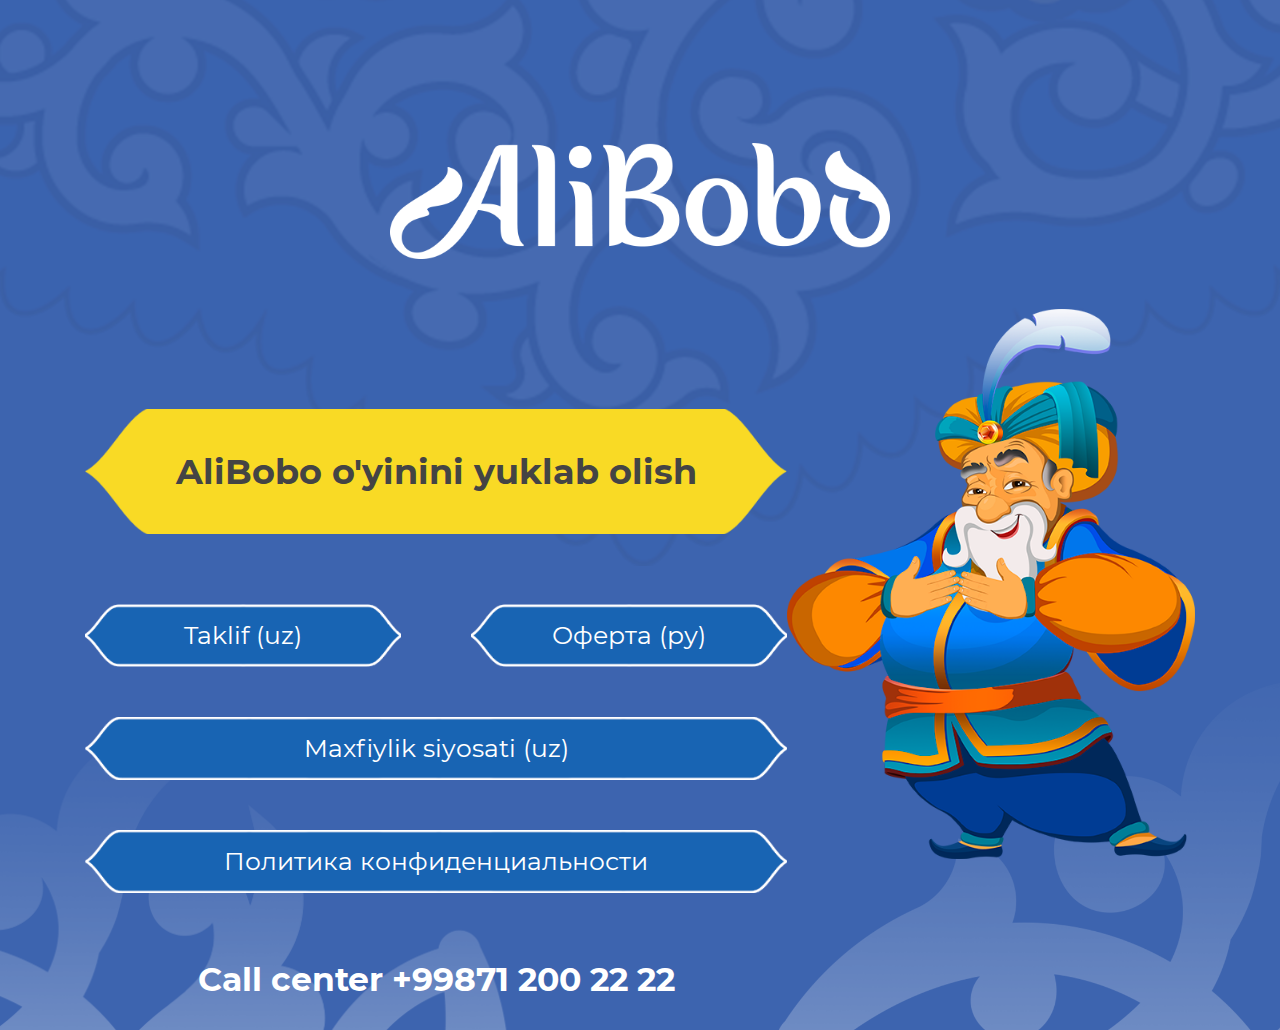
==== index.html @ a46d7143 "first commit" ====
<!DOCTYPE html>
<html lang="ru">
<head>
    <meta charset="UTF-8">
    <meta name="viewport" content="width=device-width, initial-scale=1.0">
    <title>AliBobo</title>
    <link rel="stylesheet" href="styles/main-min.css">
</head>
<body>
    <section class="offer">
        <div class="offer__img" alt=""> </div>
    
        <div class="offer__content">
            <img src="images/alibaba-title.png" class="offer__title" alt="">
    
            <div class="container">
    
                <div class="content">
    
                    <div class="content__text">
    
                        <a href="./playStore.html" class="content__title">
                            <h3>AliBobo o'yinini yuklab olish</h3>
                        </a>
    
                        <div class="content__offers">
                            <a href="" class="content__offer content__offer-uzb">Taklif (uz)</a>
                            <a href="" class="content__offer content__offer-ru">Оферта (ру)</a>
                        </div>
    
                        <a href="" class="content__policy policy-uzb">
                            Maxfiylik siyosati (uz)
                        </a>
    
                        <a href="" class="content__policy policy-ru">
                            Политика конфиденциальности
                        </a>
    
                        <a href="tel:+998712002222" class="content__tel">Call center +99871 200 22 22</a>
                    </div>
    
                    <img src="images/alibaba.png" class="offer__jin" alt="">
    
                </div>
    
            </div>
    
        </div>
    
        <div class="offer__bottom-bg_left">
            <img src="images/left-down-bg.png" class="offer__bottom-bg_left">
        </div>
        <div class="offer__bottom-bg_right">
            <img src="images/right-down-bg.png" class="offer__bottom-bg_right">
        </div>
    
    </section>
    
    
    
    <script src="./js/common.js"></script>
</body>
</html>
---- styles/main-min.css ----
@font-face{font-family:"Montserrat";src:url(../fonts/Montserrat/Montserrat-Regular.ttf);font-weight:400}@font-face{font-family:"Montserrat";src:url(../fonts/Montserrat/Montserrat-Bold.ttf);font-weight:700}@font-face{font-family:"Comfortaa";src:url(../fonts/Comfortaa/Comfortaa-Regular.ttf);font-weight:400}@font-face{font-family:"Comfortaa";src:url(../fonts/Comfortaa/Comfortaa-Bold.ttf);font-weight:700}@font-face{font-family:"fontawesome";src:url(../fonts/fontawesome/fontawesome-duotone.ttf);font-weight:900}@font-face{font-family:"fontawesome";src:url(../fonts/fontawesome/fontawesome-light.ttf);font-weight:300}@font-face{font-family:"Roboto";src:url(../fonts/Roboto/Roboto-Medium.ttf);font-weight:500}@font-face{font-family:"Roboto";src:url(../fonts/Roboto/Roboto-Regular.ttf);font-weight:400}*{margin:0;padding:0;-webkit-box-sizing:border-box;box-sizing:border-box;font-family:'Montserrat'}a{text-decoration:none}a,button:hover{cursor:pointer}button::after,button::before:hover{cursor:pointer}ul{list-style:none}body{background:#3d64af}.container{max-width:1640px;width:100%;margin-left:auto;margin-right:auto;padding-left:15px;padding-right:15px}.row{display:-webkit-box;display:-ms-flexbox;display:flex;-ms-flex-wrap:wrap;flex-wrap:wrap;margin-left:-15px;margin-right:-15px}.d-flex{display:-webkit-box;display:-ms-flexbox;display:flex}.flex-column{-webkit-box-orient:vertical;-webkit-box-direction:normal;-ms-flex-direction:column;flex-direction:column}.justify-center{-webkit-box-pack:center;-ms-flex-pack:center;justify-content:center}.align-center{-webkit-box-align:center;-ms-flex-align:center;align-items:center}.store{min-height:100vh;position:relative;display:-webkit-box;display:-ms-flexbox;display:flex;-webkit-box-orient:vertical;-webkit-box-direction:normal;-ms-flex-direction:column;flex-direction:column}.store__img{position:absolute;background-image:url("../images/upper-bg.png");background-size:cover;background-position:center center;background-repeat:no-repeat;top:-50%;left:0;width:100%;height:100%;-o-object-fit:cover;object-fit:cover}.store__title{margin-top:5%;max-width:687px;width:100%;z-index:999}.store__content{position:relative;-webkit-box-flex:1;-ms-flex-positive:1;flex-grow:1;padding:15px 0;display:-webkit-box;display:-ms-flexbox;display:flex;-webkit-box-orient:vertical;-webkit-box-direction:normal;-ms-flex-direction:column;flex-direction:column;-webkit-box-align:center;-ms-flex-align:center;align-items:center;font-family:"Montserrat";color:#ffffff}.store__jin{height:688px;z-index:999}.store__bottom-bg_left{position:absolute;bottom:0;left:0;z-index:0}.store__bottom-bg_right{position:absolute;bottom:0;right:0;z-index:0}.cells{max-width:925px;width:100%;display:-webkit-box;display:-ms-flexbox;display:flex;-ms-flex-wrap:wrap;flex-wrap:wrap;-webkit-box-pack:justify;-ms-flex-pack:justify;justify-content:space-between;-ms-flex-line-pack:justify;align-content:space-between;z-index:999}.cell{margin-bottom:40px;display:-webkit-box;display:-ms-flexbox;display:flex;-webkit-box-align:center;-ms-flex-align:center;align-items:center;-webkit-box-pack:center;-ms-flex-pack:center;justify-content:center;position:relative;background:url("../images/playstore/cell-bg.png");background-size:cover;width:200px;height:250px}.cell__img{-o-object-fit:cover;object-fit:cover}.cell__img_watch{margin-bottom:-25px}.cell__img_wash{margin-bottom:-60px}.cell__img_vacuumed{margin-bottom:-20px}.cell__img_iphone{margin-bottom:-70px}.cell__desc-bg{-o-object-fit:cover;object-fit:cover;position:absolute}.cell__desc{max-width:220px;width:100%;height:80px;display:-webkit-box;display:-ms-flexbox;display:flex;-webkit-box-align:center;-ms-flex-align:center;align-items:center;-webkit-box-pack:center;-ms-flex-pack:center;justify-content:center;position:absolute;bottom:0;left:0;margin-bottom:-15px;margin-left:-1.5px;z-index:3}.cell__desc>p{color:#012069;text-align:center;font-size:25px;font-weight:normal;z-index:4}.links{margin-top:170px;margin-bottom:10em;display:-webkit-box;display:-ms-flexbox;display:flex;-webkit-box-pack:space-evenly;-ms-flex-pack:space-evenly;justify-content:space-evenly;z-index:5}.link{display:-webkit-box;display:-ms-flexbox;display:flex;-webkit-box-pack:center;-ms-flex-pack:center;justify-content:center;-webkit-box-align:start;-ms-flex-align:start;align-items:start;-webkit-box-orient:vertical;-webkit-box-direction:normal;-ms-flex-direction:column;flex-direction:column;z-index:5}.link__google_image{width:100%}.link__app_image{width:100%}.link__googlePlay>p{max-width:690px;width:100%}.link__appStore>p{max-width:370px;width:100%}.link__desc{margin-top:30px;text-align:center;font-size:35px;width:80%}.offer{min-height:100vh;position:relative;display:-webkit-box;display:-ms-flexbox;display:flex;-webkit-box-orient:vertical;-webkit-box-direction:normal;-ms-flex-direction:column;flex-direction:column}.offer__img{position:absolute;background-image:url("../images/upper-bg.png");background-size:cover;background-position:center center;background-repeat:no-repeat;top:-30%;left:0;width:100%;height:100%;-o-object-fit:cover;object-fit:cover}.offer__title{margin-top:5%;max-width:687px;width:100%;z-index:999}.offer__content{position:relative;-webkit-box-flex:1;-ms-flex-positive:1;flex-grow:1;padding:15px 0;display:-webkit-box;display:-ms-flexbox;display:flex;-webkit-box-orient:vertical;-webkit-box-direction:normal;-ms-flex-direction:column;flex-direction:column;-webkit-box-align:center;-ms-flex-align:center;align-items:center;font-family:"Montserrat";color:#ffffff}.offer__jin{margin-top:-9%;height:688px;z-index:999}.offer__bottom-bg_left{position:absolute;bottom:0;left:0;z-index:0}.offer__bottom-bg_right{position:absolute;bottom:0;right:0;z-index:0}.content{margin-top:150px;width:100%;display:-webkit-box;display:-ms-flexbox;display:flex;-webkit-box-orient:horizontal;-webkit-box-direction:normal;-ms-flex-direction:row;flex-direction:row;-webkit-box-pack:justify;-ms-flex-pack:justify;justify-content:space-between}.content__text{max-width:822px;width:100%;z-index:999}.content__title{display:-webkit-box;display:-ms-flexbox;display:flex;-webkit-box-pack:center;-ms-flex-pack:center;justify-content:center;-webkit-box-align:center;-ms-flex-align:center;align-items:center;width:100%;height:155px;font-weight:bold;background:url("../images/titile-bg.png") center center;background-repeat:no-repeat;background-size:cover}.content__title>h3{text-align:center;max-width:660px;font-size:44px;color:#444444;width:100%}.content__offers{width:100%;margin-top:70px;display:-webkit-box;display:-ms-flexbox;display:flex;-webkit-box-orient:horizontal;-webkit-box-direction:normal;-ms-flex-direction:row;flex-direction:row;-webkit-box-pack:justify;-ms-flex-pack:justify;justify-content:space-between}.content__offer{max-width:385px;height:72px;width:100%;background:url("../images/offer-bg.png") center center;background-repeat:no-repeat;background-size:cover;font-size:35px;display:-webkit-box;display:-ms-flexbox;display:flex;-webkit-box-pack:center;-ms-flex-pack:center;justify-content:center;-webkit-box-align:center;-ms-flex-align:center;align-items:center;color:white}.content__policy{margin-top:70px;height:72px;background:url("../images/policy-bg.png") center center;background-repeat:no-repeat;background-size:cover;display:-webkit-box;display:-ms-flexbox;display:flex;-webkit-box-pack:center;-ms-flex-pack:center;justify-content:center;-webkit-box-align:center;-ms-flex-align:center;align-items:center;color:white;font-size:35px}.content__tel{margin-top:70px;height:72px;display:-webkit-box;display:-ms-flexbox;display:flex;-webkit-box-pack:center;-ms-flex-pack:center;justify-content:center;-webkit-box-align:center;-ms-flex-align:center;align-items:center;color:white;font-size:44px;font-weight:bold}@media (max-width: 1920px){.store__bottom-bg_left{width:65%}.store__bottom-bg_right{width:65%}.offer__bottom-bg_left{width:65%}.offer__bottom-bg_right{width:65%}}@media (max-width: 1640px){.container{max-width:1440px}.cells{max-width:740px}.cell{width:160px;height:200px}.cell__desc-bg{max-width:220px}.cell__desc>p{font-size:20px}}@media (max-width: 1440px){.container{max-width:1140px}.store__img{top:-45%}.store__title{margin-top:10%;max-width:500px}.store__jin{height:550px}.cells{max-width:660px}.cell{width:140px;height:175px}.cell__img_watch{margin-bottom:-15px}.cell__img_wash{margin-bottom:-40px}.cell__img_vacuumed{margin-bottom:-10px}.cell__img_iphone{margin-bottom:-40px}.cell__desc-bg{max-width:200px}.cell__desc>p{font-size:17.5px}.link__googlePlay{max-width:380px}.link__appStore{margin-top:-25px;max-width:340px}.link__desc{margin-top:15px;font-size:25px}.offer__img{top:-45%}.offer__title{margin-top:10%;max-width:500px}.offer__jin{height:550px}.content__title{height:125px}.content__title>h3{font-size:35px}.content__offer{width:45%;font-size:25px;height:63px}.content__policy{font-size:25px;height:63px;margin-top:50px}.content__tel{font-size:33px;margin-top:50px}}@media (max-width: 1140px){.container{max-width:992px}.store__img{top:-60%}.store__jin{height:480px}.cells{max-width:560px}.cell{width:120px;height:150px}.cell__desc-bg{max-width:175px}.cell__desc>p{font-size:15px}.links{margin-top:70px}.offer__img{top:-60%}.content{margin-top:80px}.content__title{height:100px}.content__title>h3{font-size:26px}.content__offers{margin-top:50px}.content__offer{font-size:20px;height:48px}.content__policy{font-size:20px;height:50px}}@media (max-width: 992px){.container{max-width:768px}.store__title{margin-top:5%;max-width:400px}.store__jin{display:none}.cells{max-width:992px}.cell{width:150px;height:185px}.cell__desc-bg{max-width:220px}.cell__desc>p{font-size:17.5px}.link__googlePlay{max-width:320px}.link__appStore{max-width:280px}.link__desc{font-size:19px}.offer__title{margin-top:5%;max-width:400px}.offer__jin{height:420px}.content__text{max-width:420px}.content__title{height:70px}.content__title>h3{font-size:22px}.content__offer{font-size:18px;height:37px}.content__policy{font-size:18px;height:37px}.content__tel{font-size:22px}}@media (max-width: 768px){.container{max-width:576px}.store__title{margin-top:10%}.links{margin-top:40px;margin-bottom:5em}.link__googlePlay{max-width:260px}.link__appStore{max-width:230px}.offer__title{margin-top:10%}.offer__jin{display:none}.content{margin-top:50px}.content__text{max-width:768px}.content__title{height:80px}.content__title>h3{font-size:24px}.content__offer{font-size:20px;height:48px}.content__policy{font-size:20px;height:50px}.content__tel{font-size:24px;height:48px}}@media (max-width: 576px){.container{max-width:100%}.cell{width:110px;height:135px}.cell__desc-bg{max-width:150px;bottom:-10px}.cell__desc>p{height:22px;font-size:15px;overflow:hidden;-o-text-overflow:ellipsis;text-overflow:ellipsis;white-space:nowrap;margin-bottom:-20px}.link__googlePlay{max-width:160px}.link__appStore{margin-top:-20px;max-width:140px}.link__desc{font-size:15px}.offer__bottom-bg_left{width:70%}.offer__bottom-bg_right{width:70%}.content{-webkit-box-pack:center;-ms-flex-pack:center;justify-content:center}.content__text{width:100%}.content__text{display:-webkit-box;display:-ms-flexbox;display:flex;-webkit-box-orient:vertical;-webkit-box-direction:normal;-ms-flex-direction:column;flex-direction:column;-webkit-box-align:center;-ms-flex-align:center;align-items:center;-webkit-box-pack:center;-ms-flex-pack:center;justify-content:center}.content__offers{-webkit-box-orient:vertical;-webkit-box-direction:normal;-ms-flex-direction:column;flex-direction:column;-webkit-box-align:center;-ms-flex-align:center;align-items:center}.content__offer{font-size:18px;height:68px;max-width:350px;width:100%}.content__offer-ru{margin-top:30px}.content__policy{background:url("../images/offer-bg.png") center center;background-repeat:no-repeat;background-size:cover;max-width:350px;width:100%;font-size:18px;height:68px}}@media (max-width: 520px){.cell{width:130px;height:145px}.cell__desc-bg{max-width:180px;bottom:-15px}}@media (max-width: 465px){.cell{width:100px;height:110px}.cell__desc-bg{max-width:130px}.cell__desc>p{margin-bottom:-45px}}@media (max-width: 460px){.store__title{max-width:350px}.offer__title{max-width:350px}.content{margin-top:30px}.content__title{height:68px}.content__title>h3{font-size:20px}.content__offers{margin-top:30px}.content__offer{height:53px;max-width:270px}.content__policy{display:-webkit-box;display:-ms-flexbox;display:flex;-webkit-box-pack:center;-ms-flex-pack:center;justify-content:center;-webkit-box-align:center;-ms-flex-align:center;align-items:center;text-align:center;height:53px;max-width:270px;margin-top:30px}.content__tel{margin-top:35px}}@media (max-width: 429px){.cell__desc-bg{max-width:145px}}@media (max-width: 400px){.store__title{margin-top:20%;max-width:280px}.offer__title{margin-top:20%;max-width:280px}.content__title{height:53px}.content__title>h3{font-size:16px}.content__offer{height:45px;max-width:230px;font-size:15px}.content__policy{max-width:230px;height:45px;font-size:15px}.content__tel{font-size:17px}}@media (max-width: 375px){.cell{width:87px}.cell__desc-bg{max-width:130px}.link__googlePlay{max-width:140px}.link__appStore{max-width:120px}.link__desc{font-size:14px}}

/*# sourceMappingURL=main-min.css.map */
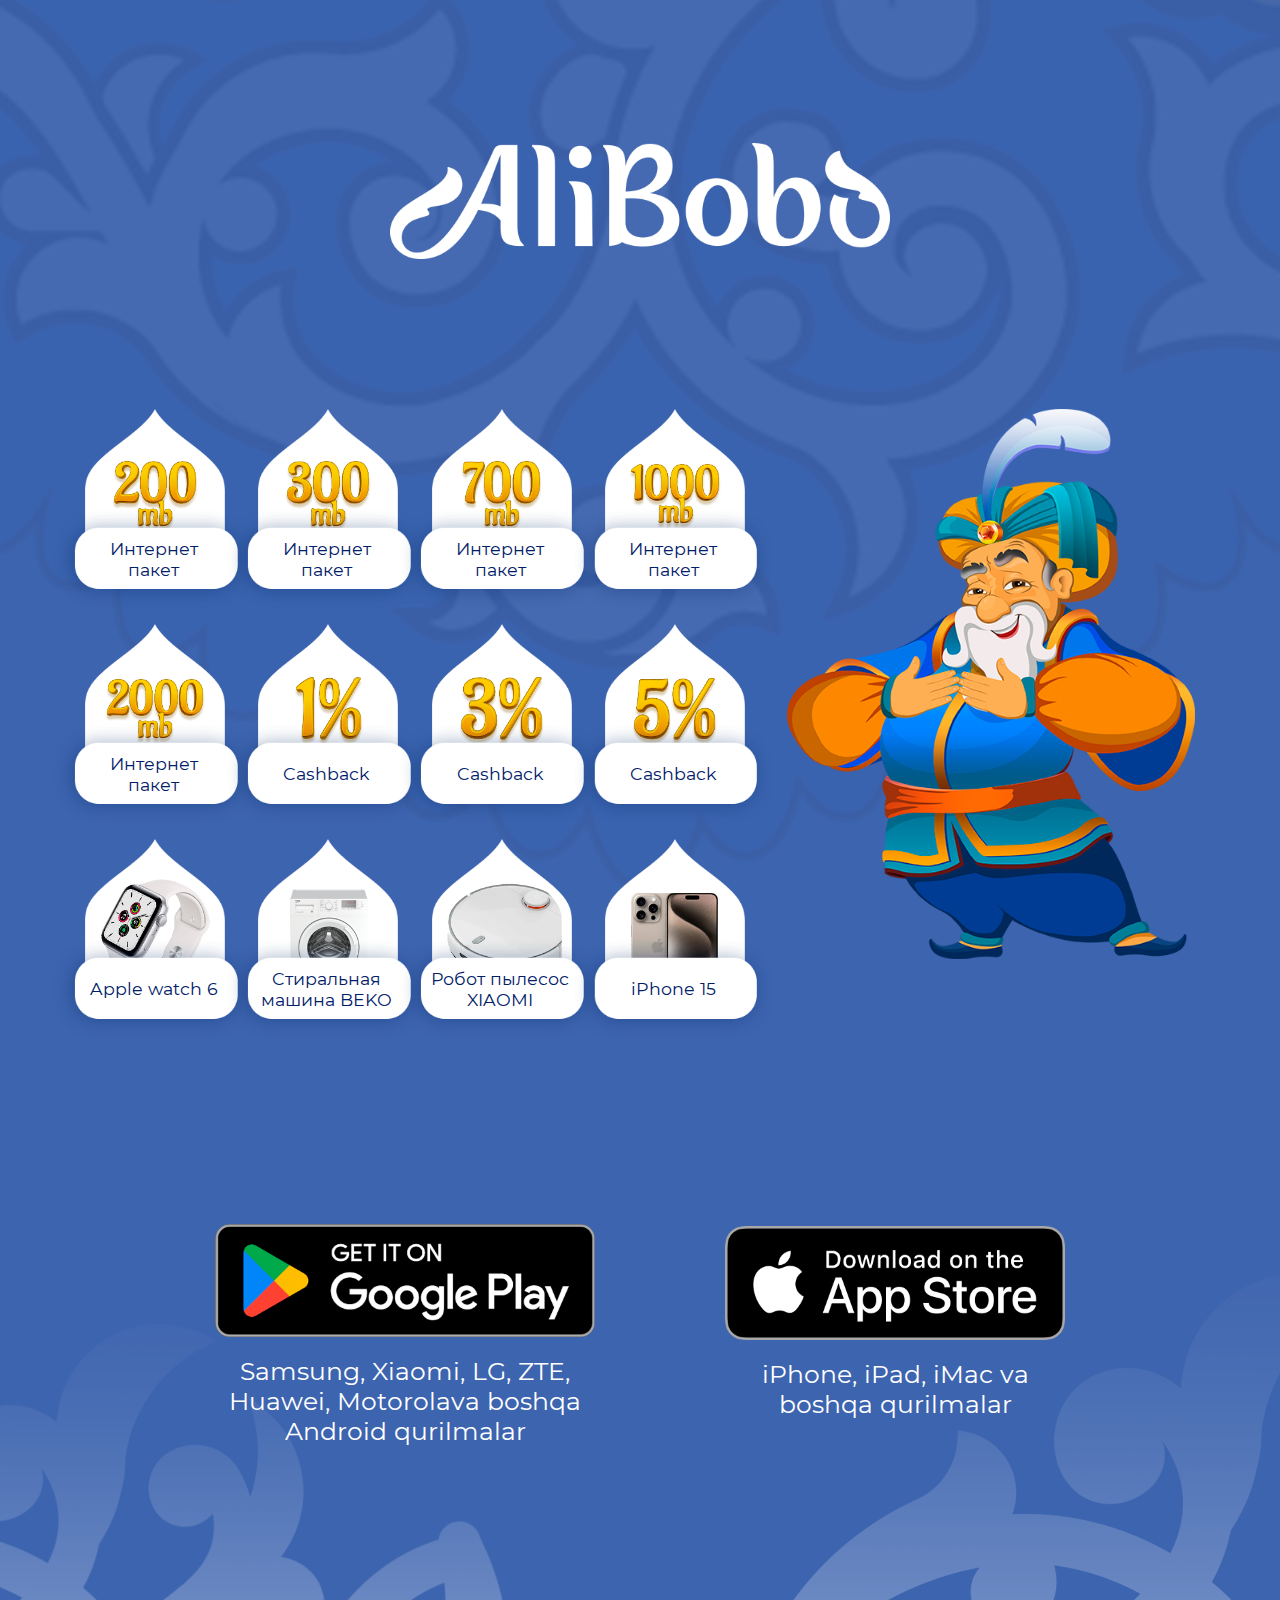
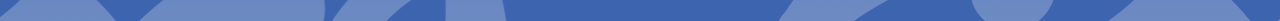
==== commit 9124b10e: "activated-another-page" ====
--- a/index.html
+++ b/index.html
@@ -7,57 +7,176 @@
     <link rel="stylesheet" href="styles/main-min.css">
 </head>
 <body>
-    <section class="offer">
-        <div class="offer__img" alt=""> </div>
+    <section class="store">
+        <div class="store__img" alt=""> </div>
     
-        <div class="offer__content">
-            <img src="images/alibaba-title.png" class="offer__title" alt="">
+        <div class="store__content">
+            <img src="images/alibaba-title.png" class="store__title" alt="">
     
             <div class="container">
     
                 <div class="content">
     
-                    <div class="content__text">
+                    <div class="cells">
     
-                        <a href="./playStore.html" class="content__title">
-                            <h3>AliBobo o'yinini yuklab olish</h3>
-                        </a>
+                        <div class="cell">
     
-                        <div class="content__offers">
-                            <a href="" class="content__offer content__offer-uzb">Taklif (uz)</a>
-                            <a href="" class="content__offer content__offer-ru">Оферта (ру)</a>
+                            <img src="images/playstore/200-mb.png" class="cell__img" alt="">
+    
+                            <div class="cell__desc">
+                                <p>Интернет пакет</p>
+                                <img src="images/playstore/cell-desc-bg.png" alt="" class="cell__desc-bg">
+                            </div>
                         </div>
     
-                        <a href="" class="content__policy policy-uzb">
-                            Maxfiylik siyosati (uz)
-                        </a>
+                        <div class="cell">
     
-                        <a href="" class="content__policy policy-ru">
-                            Политика конфиденциальности
-                        </a>
+                            <img src="images/playstore/300-mb.png" class="cell__img" alt="">
     
-                        <a href="tel:+998712002222" class="content__tel">Call center +99871 200 22 22</a>
+                            <div class="cell__desc">
+                                <p>Интернет пакет</p>
+                                <img src="images/playstore/cell-desc-bg.png" alt="" class="cell__desc-bg">
+                            </div>
+                        </div>
+    
+                        <div class="cell">
+    
+                            <img src="images/playstore/700-mb.png" class="cell__img" alt="">
+    
+                            <div class="cell__desc">
+                                <p>Интернет пакет</p>
+                                <img src="images/playstore/cell-desc-bg.png" alt="" class="cell__desc-bg">
+                            </div>
+                        </div>
+    
+                        <div class="cell">
+    
+                            <img src="images/playstore/1000-mb.png" class="cell__img" alt="">
+    
+                            <div class="cell__desc">
+                                <p>Интернет пакет</p>
+                                <img src="images/playstore/cell-desc-bg.png" alt="" class="cell__desc-bg">
+                            </div>
+                        </div>
+    
+                        <div class="cell">
+    
+                            <img src="images/playstore/2000-mb.png" class="cell__img" alt="">
+    
+                            <div class="cell__desc">
+                                <p>Интернет пакет</p>
+                                <img src="images/playstore/cell-desc-bg.png" alt="" class="cell__desc-bg">
+                            </div>
+                        </div>
+    
+                        <div class="cell">
+    
+                            <img src="images/playstore/1-perc.png" class="cell__img" alt="">
+    
+                            <div class="cell__desc">
+                                <p>Cashback</p>
+                                <img src="images/playstore/cell-desc-bg.png" alt="" class="cell__desc-bg">
+                            </div>
+                        </div>
+    
+                        <div class="cell">
+    
+                            <img src="images/playstore/3-perc.png" class="cell__img" alt="">
+    
+                            <div class="cell__desc">
+                                <p>Cashback</p>
+                                <img src="images/playstore/cell-desc-bg.png" alt="" class="cell__desc-bg">
+                            </div>
+                        </div>
+    
+                        <div class="cell">
+    
+                            <img src="images/playstore/5-perc.png" class="cell__img" alt="">
+    
+                            <div class="cell__desc">
+                                <p>Cashback</p>
+                                <img src="images/playstore/cell-desc-bg.png" alt="" class="cell__desc-bg">
+                            </div>
+                        </div>
+    
+                        <div class="cell">
+    
+                            <img src="images/playstore/watch.png" class="cell__img cell__img_watch" alt="">
+    
+                            <div class="cell__desc">
+                                <p>Apple
+                                    watch 6</p>
+                                <img src="images/playstore/cell-desc-bg.png" alt="" class="cell__desc-bg">
+                            </div>
+                        </div>
+    
+                        <div class="cell">
+    
+                            <img src="images/playstore/washing-machine.png" class="cell__img cell__img_wash" alt="">
+    
+                            <div class="cell__desc">
+                                <p>Cтиральная
+                                    машина BEKO</p>
+                                <img src="images/playstore/cell-desc-bg.png" alt="" class="cell__desc-bg">
+                            </div>
+                        </div>
+    
+                        <div class="cell">
+    
+                            <img src="images/playstore/vacuumed.png" class="cell__img cell__img_vacuumed" alt="">
+    
+                            <div class="cell__desc">
+                                <p>Робот пылесос
+                                    XIAOMI</p>
+                                <img src="images/playstore/cell-desc-bg.png" alt="" class="cell__desc-bg">
+                            </div>
+                        </div>
+    
+                        <div class="cell">
+    
+                            <img src="images/playstore/iPhone.png" class="cell__img cell__img_iphone"  alt="">
+    
+                            <div class="cell__desc">
+                                <p>iPhone 15</p>
+                                <img src="images/playstore/cell-desc-bg.png" alt="" class="cell__desc-bg">
+                            </div>
+                        </div>
+    
                     </div>
     
-                    <img src="images/alibaba.png" class="offer__jin" alt="">
+    
+                    <img src="images/alibaba.png" class="store__jin" alt="">
     
                 </div>
     
+                <div class="store__links links">
+    
+                    <div class="link__googlePlay link">
+                        <a href=""><img src="images/playstore/google-play.png" class="link__google_image" alt=""></a>
+                        <p class="link__desc">Samsung, Xiaomi, LG, ZTE, Huawei,
+                            Motorolava boshqa Android qurilmalar</p>
+                    </div>
+    
+                    <div class="link__appStore link">
+                        <a href=""><img src="images/playstore/app-store.png" class="link__app_image" alt=""></a>
+                        <p class="link__desc">iPhone, iPad, iMac
+                            va boshqa qurilmalar</p>
+                    </div>
+    
+                </div>
             </div>
     
         </div>
     
-        <div class="offer__bottom-bg_left">
-            <img src="images/left-down-bg.png" class="offer__bottom-bg_left">
+        <div class="store__bottom-bg_left">
+            <img src="images/left-down-bg.png" class="store__bottom-bg_left">
         </div>
-        <div class="offer__bottom-bg_right">
-            <img src="images/right-down-bg.png" class="offer__bottom-bg_right">
+        <div class="store__bottom-bg_right">
+            <img src="images/right-down-bg.png" class="store__bottom-bg_right">
         </div>
     
     </section>
     
-    
-    
     <script src="./js/common.js"></script>
 </body>
 </html>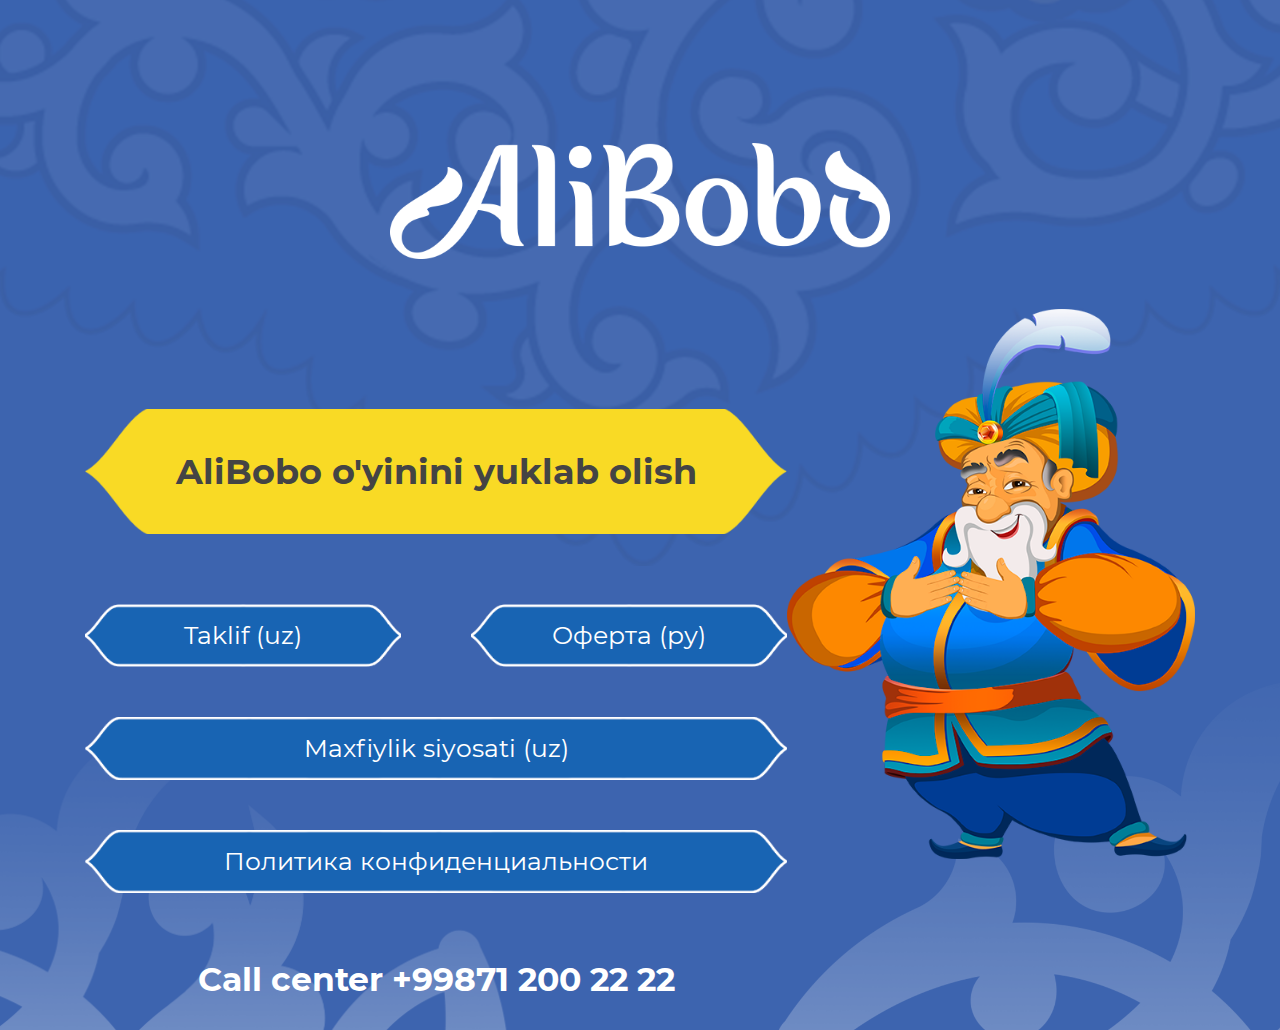
==== commit ea4f3066: "turn-back-first-page" ====
--- a/index.html
+++ b/index.html
@@ -7,176 +7,57 @@
     <link rel="stylesheet" href="styles/main-min.css">
 </head>
 <body>
-    <section class="store">
-        <div class="store__img" alt=""> </div>
+    <section class="offer">
+        <div class="offer__img" alt=""> </div>
     
-        <div class="store__content">
-            <img src="images/alibaba-title.png" class="store__title" alt="">
+        <div class="offer__content">
+            <img src="images/alibaba-title.png" class="offer__title" alt="">
     
             <div class="container">
     
                 <div class="content">
     
-                    <div class="cells">
+                    <div class="content__text">
     
-                        <div class="cell">
+                        <a href="" class="content__title">
+                            <h3>AliBobo o'yinini yuklab olish</h3>
+                        </a>
     
-                            <img src="images/playstore/200-mb.png" class="cell__img" alt="">
-    
-                            <div class="cell__desc">
-                                <p>Интернет пакет</p>
-                                <img src="images/playstore/cell-desc-bg.png" alt="" class="cell__desc-bg">
-                            </div>
+                        <div class="content__offers">
+                            <a href="" class="content__offer content__offer-uzb">Taklif (uz)</a>
+                            <a href="" class="content__offer content__offer-ru">Оферта (ру)</a>
                         </div>
     
-                        <div class="cell">
+                        <a href="" class="content__policy policy-uzb">
+                            Maxfiylik siyosati (uz)
+                        </a>
     
-                            <img src="images/playstore/300-mb.png" class="cell__img" alt="">
+                        <a href="" class="content__policy policy-ru">
+                            Политика конфиденциальности
+                        </a>
     
-                            <div class="cell__desc">
-                                <p>Интернет пакет</p>
-                                <img src="images/playstore/cell-desc-bg.png" alt="" class="cell__desc-bg">
-                            </div>
-                        </div>
-    
-                        <div class="cell">
-    
-                            <img src="images/playstore/700-mb.png" class="cell__img" alt="">
-    
-                            <div class="cell__desc">
-                                <p>Интернет пакет</p>
-                                <img src="images/playstore/cell-desc-bg.png" alt="" class="cell__desc-bg">
-                            </div>
-                        </div>
-    
-                        <div class="cell">
-    
-                            <img src="images/playstore/1000-mb.png" class="cell__img" alt="">
-    
-                            <div class="cell__desc">
-                                <p>Интернет пакет</p>
-                                <img src="images/playstore/cell-desc-bg.png" alt="" class="cell__desc-bg">
-                            </div>
-                        </div>
-    
-                        <div class="cell">
-    
-                            <img src="images/playstore/2000-mb.png" class="cell__img" alt="">
-    
-                            <div class="cell__desc">
-                                <p>Интернет пакет</p>
-                                <img src="images/playstore/cell-desc-bg.png" alt="" class="cell__desc-bg">
-                            </div>
-                        </div>
-    
-                        <div class="cell">
-    
-                            <img src="images/playstore/1-perc.png" class="cell__img" alt="">
-    
-                            <div class="cell__desc">
-                                <p>Cashback</p>
-                                <img src="images/playstore/cell-desc-bg.png" alt="" class="cell__desc-bg">
-                            </div>
-                        </div>
-    
-                        <div class="cell">
-    
-                            <img src="images/playstore/3-perc.png" class="cell__img" alt="">
-    
-                            <div class="cell__desc">
-                                <p>Cashback</p>
-                                <img src="images/playstore/cell-desc-bg.png" alt="" class="cell__desc-bg">
-                            </div>
-                        </div>
-    
-                        <div class="cell">
-    
-                            <img src="images/playstore/5-perc.png" class="cell__img" alt="">
-    
-                            <div class="cell__desc">
-                                <p>Cashback</p>
-                                <img src="images/playstore/cell-desc-bg.png" alt="" class="cell__desc-bg">
-                            </div>
-                        </div>
-    
-                        <div class="cell">
-    
-                            <img src="images/playstore/watch.png" class="cell__img cell__img_watch" alt="">
-    
-                            <div class="cell__desc">
-                                <p>Apple
-                                    watch 6</p>
-                                <img src="images/playstore/cell-desc-bg.png" alt="" class="cell__desc-bg">
-                            </div>
-                        </div>
-    
-                        <div class="cell">
-    
-                            <img src="images/playstore/washing-machine.png" class="cell__img cell__img_wash" alt="">
-    
-                            <div class="cell__desc">
-                                <p>Cтиральная
-                                    машина BEKO</p>
-                                <img src="images/playstore/cell-desc-bg.png" alt="" class="cell__desc-bg">
-                            </div>
-                        </div>
-    
-                        <div class="cell">
-    
-                            <img src="images/playstore/vacuumed.png" class="cell__img cell__img_vacuumed" alt="">
-    
-                            <div class="cell__desc">
-                                <p>Робот пылесос
-                                    XIAOMI</p>
-                                <img src="images/playstore/cell-desc-bg.png" alt="" class="cell__desc-bg">
-                            </div>
-                        </div>
-    
-                        <div class="cell">
-    
-                            <img src="images/playstore/iPhone.png" class="cell__img cell__img_iphone"  alt="">
-    
-                            <div class="cell__desc">
-                                <p>iPhone 15</p>
-                                <img src="images/playstore/cell-desc-bg.png" alt="" class="cell__desc-bg">
-                            </div>
-                        </div>
-    
+                        <a href="tel:+998712002222" class="content__tel">Call center +99871 200 22 22</a>
                     </div>
     
-    
-                    <img src="images/alibaba.png" class="store__jin" alt="">
+                    <img src="images/alibaba.png" class="offer__jin" alt="">
     
                 </div>
     
-                <div class="store__links links">
-    
-                    <div class="link__googlePlay link">
-                        <a href=""><img src="images/playstore/google-play.png" class="link__google_image" alt=""></a>
-                        <p class="link__desc">Samsung, Xiaomi, LG, ZTE, Huawei,
-                            Motorolava boshqa Android qurilmalar</p>
-                    </div>
-    
-                    <div class="link__appStore link">
-                        <a href=""><img src="images/playstore/app-store.png" class="link__app_image" alt=""></a>
-                        <p class="link__desc">iPhone, iPad, iMac
-                            va boshqa qurilmalar</p>
-                    </div>
-    
-                </div>
             </div>
     
         </div>
     
-        <div class="store__bottom-bg_left">
-            <img src="images/left-down-bg.png" class="store__bottom-bg_left">
+        <div class="offer__bottom-bg_left">
+            <img src="images/left-down-bg.png" class="offer__bottom-bg_left">
         </div>
-        <div class="store__bottom-bg_right">
-            <img src="images/right-down-bg.png" class="store__bottom-bg_right">
+        <div class="offer__bottom-bg_right">
+            <img src="images/right-down-bg.png" class="offer__bottom-bg_right">
         </div>
     
     </section>
     
+    
+    
     <script src="./js/common.js"></script>
 </body>
 </html>